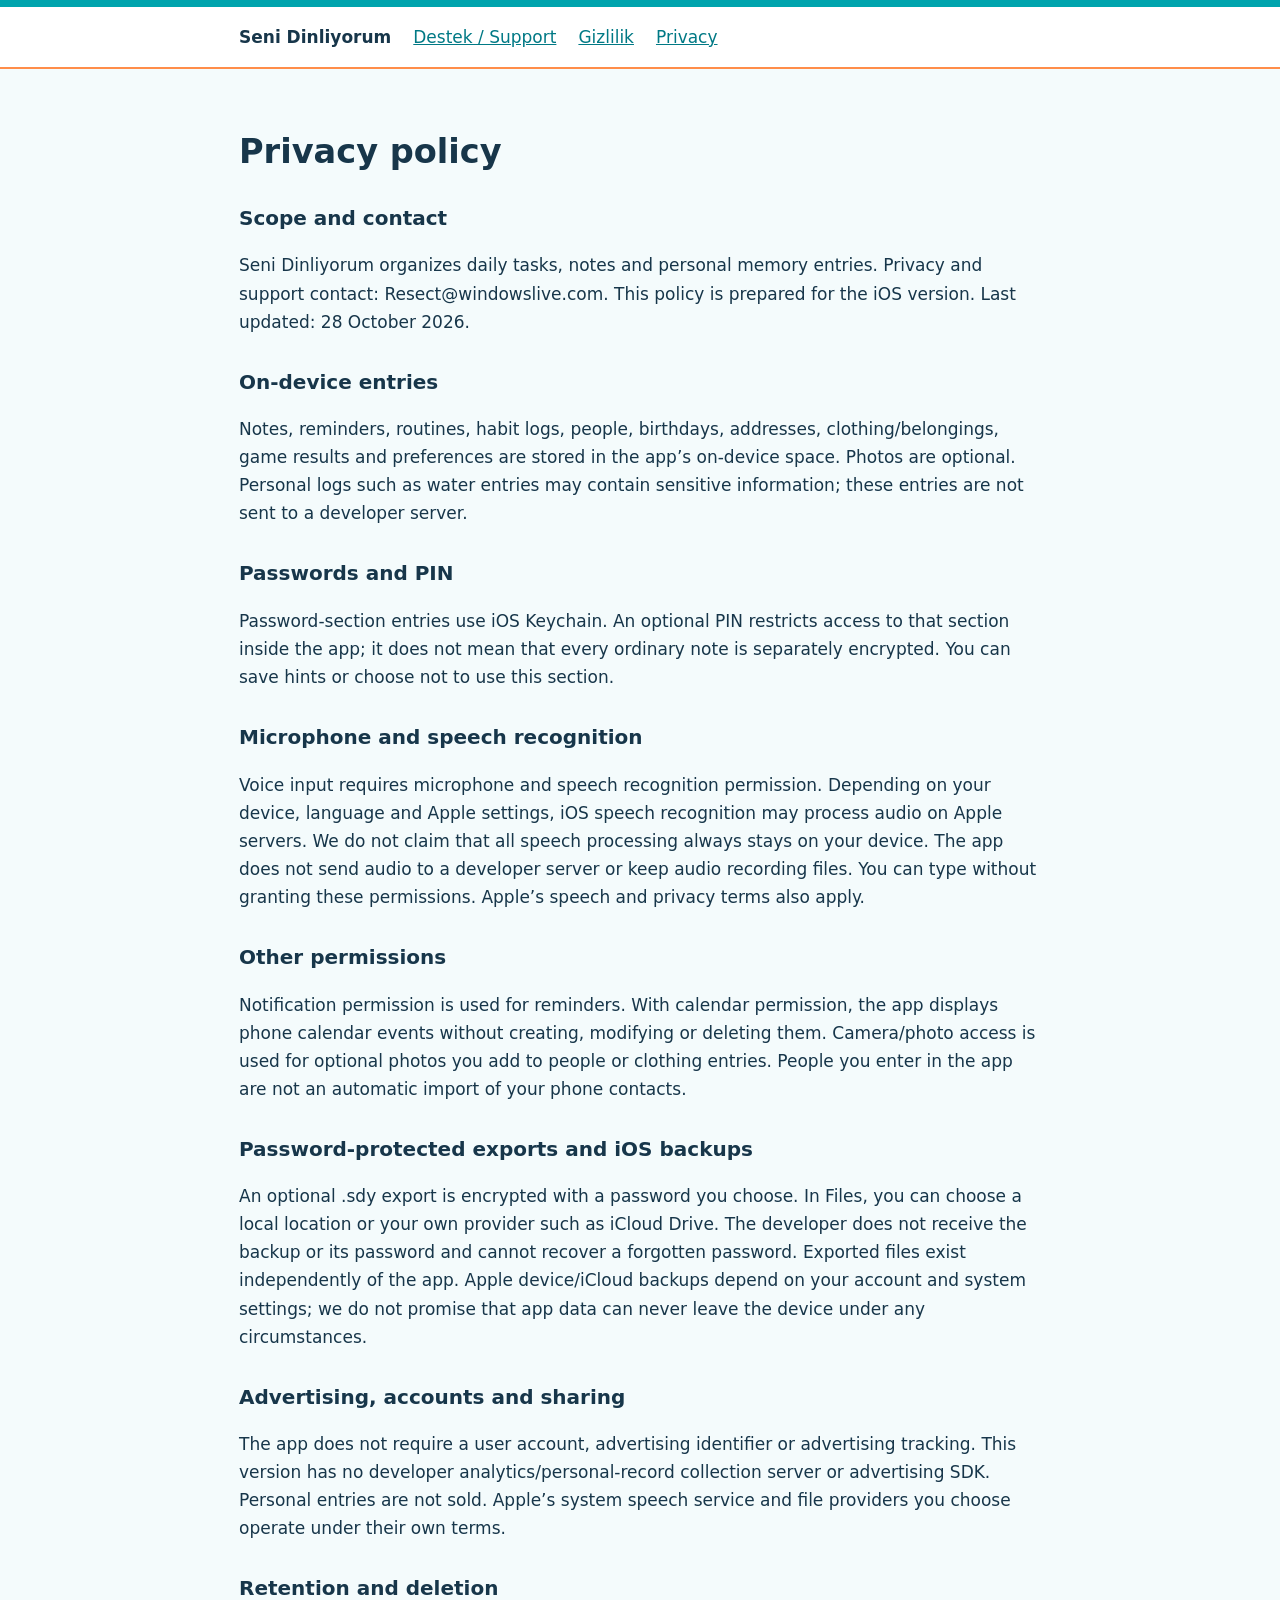
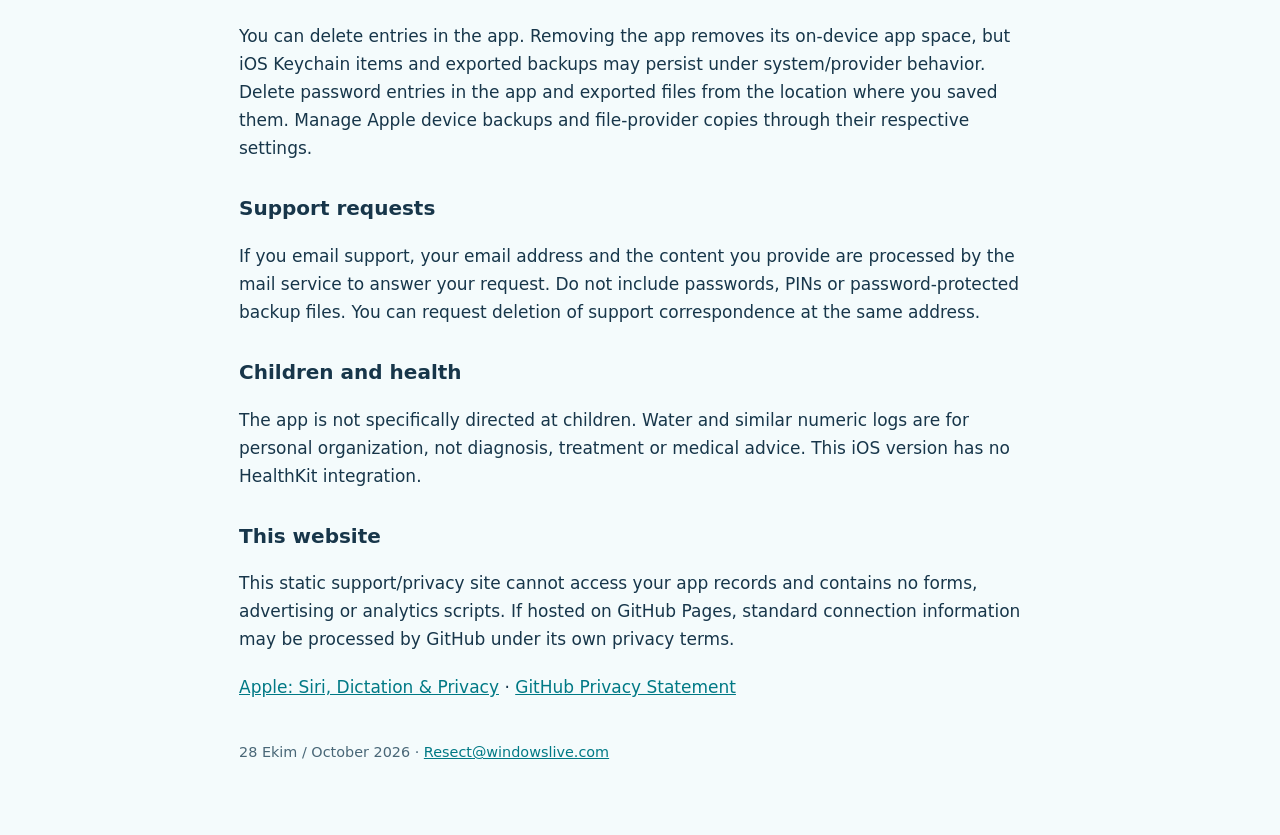
==== privacy-en.html @ 0890adbb "Publish support and bilingual privacy pages only" ====
<!doctype html><html lang="en"><head><meta charset="utf-8"><meta name="viewport" content="width=device-width,initial-scale=1"><meta name="description" content="Seni Dinliyorum destek ve gizlilik bilgileri / Support and privacy information"><title>Privacy policy · Seni Dinliyorum</title><link rel="stylesheet" href="site.css"></head><body><header><nav><strong>Seni Dinliyorum</strong><a href="index.html">Destek / Support</a><a href="privacy.html">Gizlilik</a><a href="privacy-en.html">Privacy</a></nav></header><main><h1>Privacy policy</h1><section><h2>Scope and contact</h2><p>Seni Dinliyorum organizes daily tasks, notes and personal memory entries. Privacy and support contact: Resect@windowslive.com. This policy is prepared for the iOS version. Last updated: 28 October 2026.</p></section><section><h2>On-device entries</h2><p>Notes, reminders, routines, habit logs, people, birthdays, addresses, clothing/belongings, game results and preferences are stored in the app’s on-device space. Photos are optional. Personal logs such as water entries may contain sensitive information; these entries are not sent to a developer server.</p></section><section><h2>Passwords and PIN</h2><p>Password-section entries use iOS Keychain. An optional PIN restricts access to that section inside the app; it does not mean that every ordinary note is separately encrypted. You can save hints or choose not to use this section.</p></section><section><h2>Microphone and speech recognition</h2><p>Voice input requires microphone and speech recognition permission. Depending on your device, language and Apple settings, iOS speech recognition may process audio on Apple servers. We do not claim that all speech processing always stays on your device. The app does not send audio to a developer server or keep audio recording files. You can type without granting these permissions. Apple’s speech and privacy terms also apply.</p></section><section><h2>Other permissions</h2><p>Notification permission is used for reminders. With calendar permission, the app displays phone calendar events without creating, modifying or deleting them. Camera/photo access is used for optional photos you add to people or clothing entries. People you enter in the app are not an automatic import of your phone contacts.</p></section><section><h2>Password-protected exports and iOS backups</h2><p>An optional .sdy export is encrypted with a password you choose. In Files, you can choose a local location or your own provider such as iCloud Drive. The developer does not receive the backup or its password and cannot recover a forgotten password. Exported files exist independently of the app. Apple device/iCloud backups depend on your account and system settings; we do not promise that app data can never leave the device under any circumstances.</p></section><section><h2>Advertising, accounts and sharing</h2><p>The app does not require a user account, advertising identifier or advertising tracking. This version has no developer analytics/personal-record collection server or advertising SDK. Personal entries are not sold. Apple’s system speech service and file providers you choose operate under their own terms.</p></section><section><h2>Retention and deletion</h2><p>You can delete entries in the app. Removing the app removes its on-device app space, but iOS Keychain items and exported backups may persist under system/provider behavior. Delete password entries in the app and exported files from the location where you saved them. Manage Apple device backups and file-provider copies through their respective settings.</p></section><section><h2>Support requests</h2><p>If you email support, your email address and the content you provide are processed by the mail service to answer your request. Do not include passwords, PINs or password-protected backup files. You can request deletion of support correspondence at the same address.</p></section><section><h2>Children and health</h2><p>The app is not specifically directed at children. Water and similar numeric logs are for personal organization, not diagnosis, treatment or medical advice. This iOS version has no HealthKit integration.</p></section><section><h2>This website</h2><p>This static support/privacy site cannot access your app records and contains no forms, advertising or analytics scripts. If hosted on GitHub Pages, standard connection information may be processed by GitHub under its own privacy terms.</p></section><p><a href="https://www.apple.com/legal/privacy/data/en/ask-siri-dictation/">Apple: Siri, Dictation &amp; Privacy</a> · <a href="https://docs.github.com/en/site-policy/privacy-policies/github-general-privacy-statement">GitHub Privacy Statement</a></p><footer>28 Ekim / October 2026 · <a href="mailto:Resect@windowslive.com">Resect@windowslive.com</a></footer></main></body></html>
---- site.css ----
*{box-sizing:border-box}body{margin:0;background:#f4fbfc;color:#17364a;font:17px/1.65 system-ui,sans-serif}main{max-width:850px;margin:0 auto;padding:40px 24px 70px}header{border-top:7px solid #00a4ad;background:white;border-bottom:2px solid #ff8d4a}nav{max-width:850px;margin:auto;padding:16px 24px;display:flex;gap:22px;flex-wrap:wrap}a{color:#007985}h1{font-size:2.1rem;line-height:1.2}h2{font-size:1.25rem;margin-top:30px}p{margin:10px 0 20px}.card{padding:22px;background:white;border:1px solid #cce7e9;border-radius:18px;margin:22px 0}footer{font-size:.9rem;color:#496777;margin-top:40px}button{font:inherit}
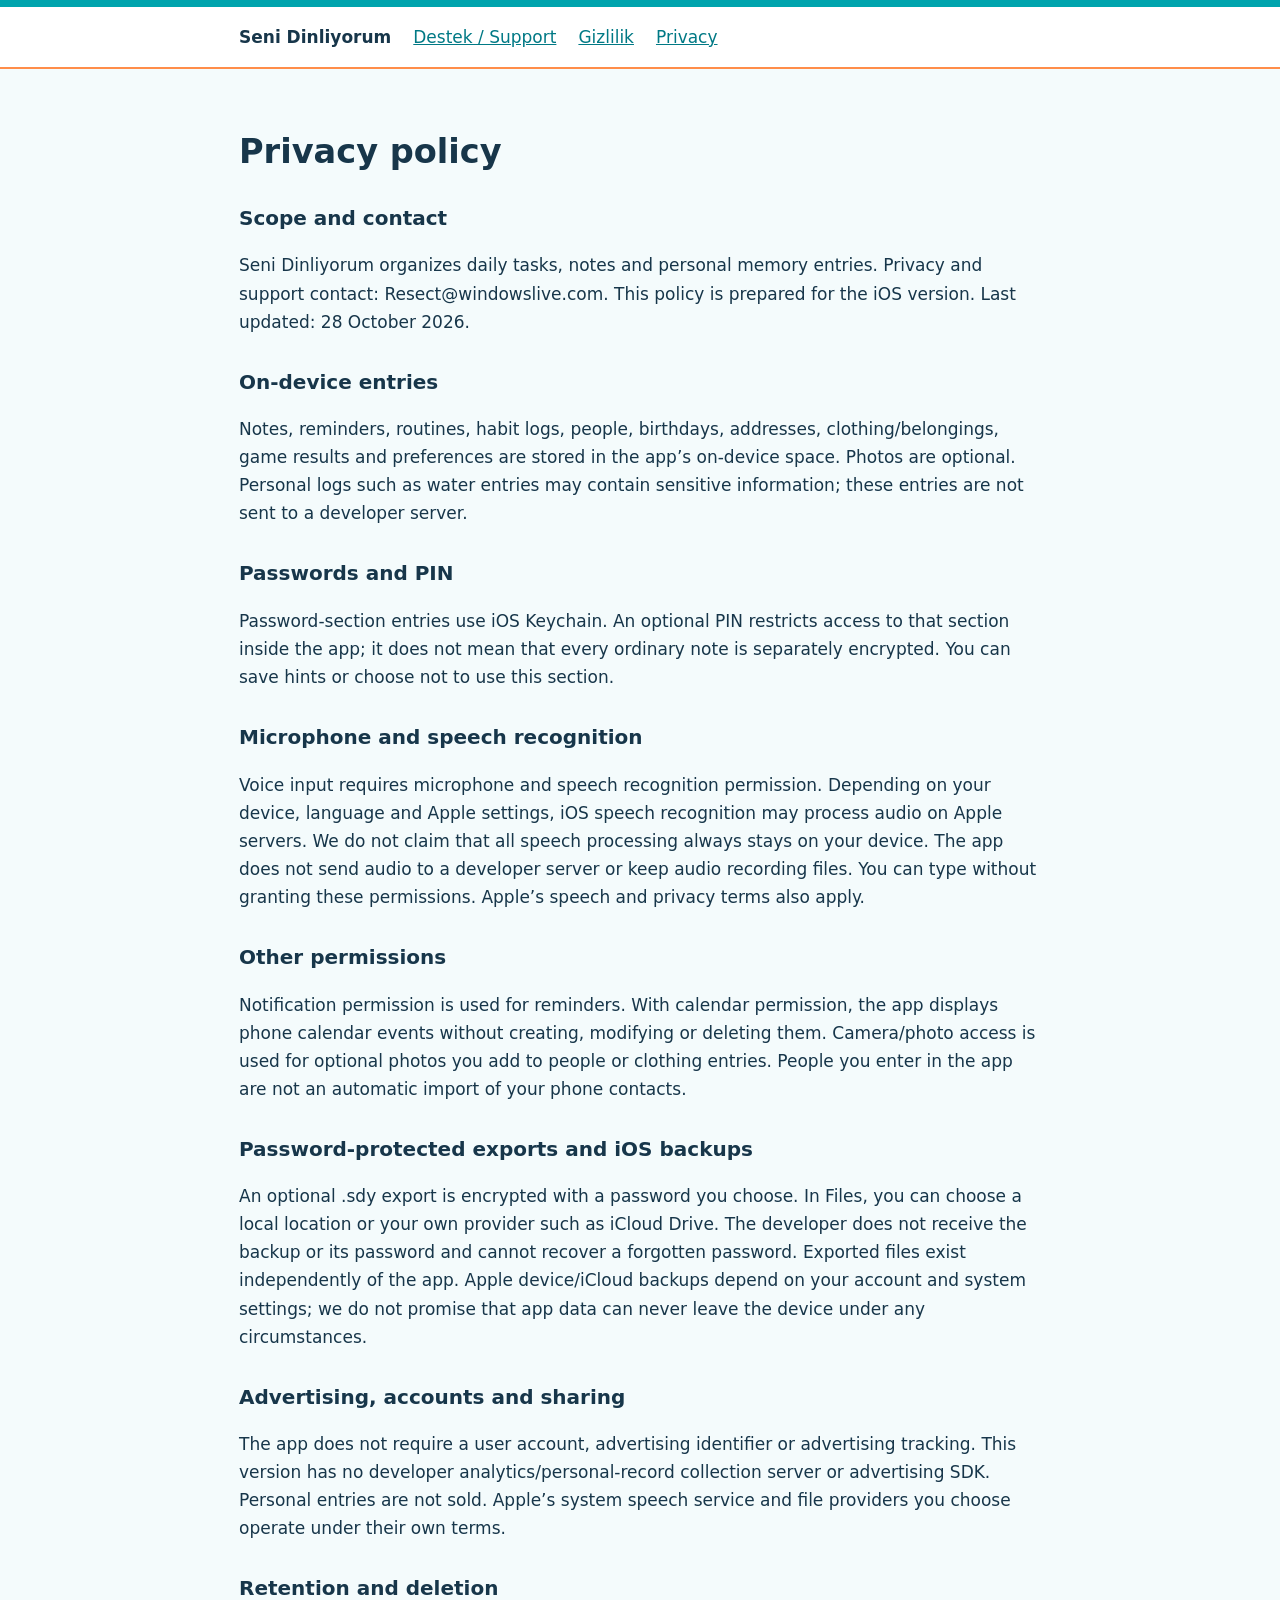
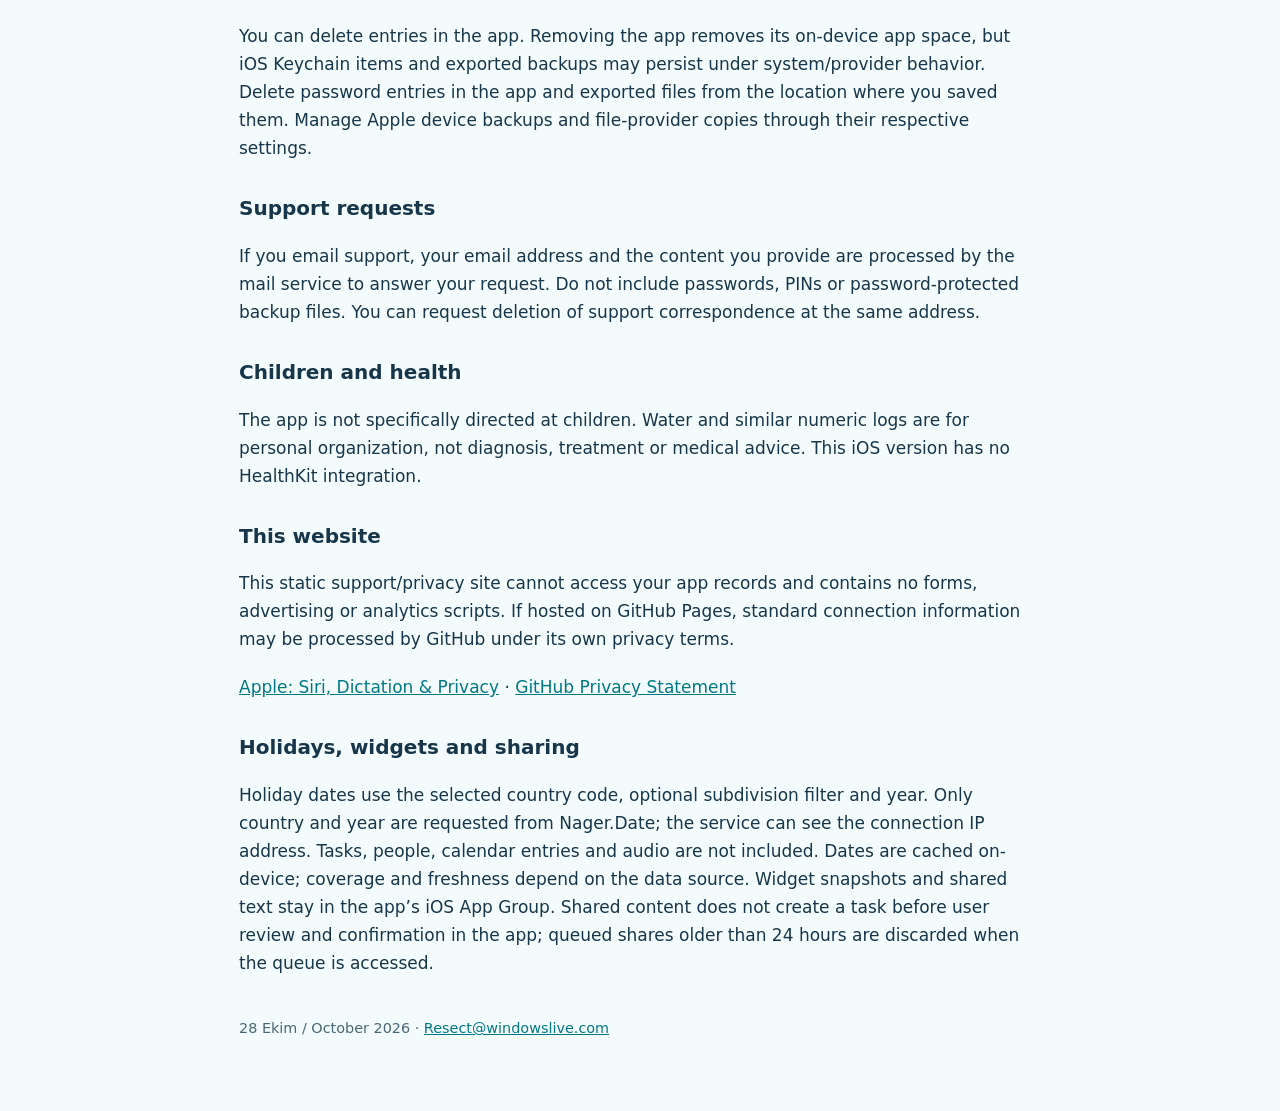
==== commit 49091887: "Explain regional holiday requests and on-device iOS extensions" ====
--- a/privacy-en.html
+++ b/privacy-en.html
@@ -1 +1 @@
-<!doctype html><html lang="en"><head><meta charset="utf-8"><meta name="viewport" content="width=device-width,initial-scale=1"><meta name="description" content="Seni Dinliyorum destek ve gizlilik bilgileri / Support and privacy information"><title>Privacy policy · Seni Dinliyorum</title><link rel="stylesheet" href="site.css"></head><body><header><nav><strong>Seni Dinliyorum</strong><a href="index.html">Destek / Support</a><a href="privacy.html">Gizlilik</a><a href="privacy-en.html">Privacy</a></nav></header><main><h1>Privacy policy</h1><section><h2>Scope and contact</h2><p>Seni Dinliyorum organizes daily tasks, notes and personal memory entries. Privacy and support contact: Resect@windowslive.com. This policy is prepared for the iOS version. Last updated: 28 October 2026.</p></section><section><h2>On-device entries</h2><p>Notes, reminders, routines, habit logs, people, birthdays, addresses, clothing/belongings, game results and preferences are stored in the app’s on-device space. Photos are optional. Personal logs such as water entries may contain sensitive information; these entries are not sent to a developer server.</p></section><section><h2>Passwords and PIN</h2><p>Password-section entries use iOS Keychain. An optional PIN restricts access to that section inside the app; it does not mean that every ordinary note is separately encrypted. You can save hints or choose not to use this section.</p></section><section><h2>Microphone and speech recognition</h2><p>Voice input requires microphone and speech recognition permission. Depending on your device, language and Apple settings, iOS speech recognition may process audio on Apple servers. We do not claim that all speech processing always stays on your device. The app does not send audio to a developer server or keep audio recording files. You can type without granting these permissions. Apple’s speech and privacy terms also apply.</p></section><section><h2>Other permissions</h2><p>Notification permission is used for reminders. With calendar permission, the app displays phone calendar events without creating, modifying or deleting them. Camera/photo access is used for optional photos you add to people or clothing entries. People you enter in the app are not an automatic import of your phone contacts.</p></section><section><h2>Password-protected exports and iOS backups</h2><p>An optional .sdy export is encrypted with a password you choose. In Files, you can choose a local location or your own provider such as iCloud Drive. The developer does not receive the backup or its password and cannot recover a forgotten password. Exported files exist independently of the app. Apple device/iCloud backups depend on your account and system settings; we do not promise that app data can never leave the device under any circumstances.</p></section><section><h2>Advertising, accounts and sharing</h2><p>The app does not require a user account, advertising identifier or advertising tracking. This version has no developer analytics/personal-record collection server or advertising SDK. Personal entries are not sold. Apple’s system speech service and file providers you choose operate under their own terms.</p></section><section><h2>Retention and deletion</h2><p>You can delete entries in the app. Removing the app removes its on-device app space, but iOS Keychain items and exported backups may persist under system/provider behavior. Delete password entries in the app and exported files from the location where you saved them. Manage Apple device backups and file-provider copies through their respective settings.</p></section><section><h2>Support requests</h2><p>If you email support, your email address and the content you provide are processed by the mail service to answer your request. Do not include passwords, PINs or password-protected backup files. You can request deletion of support correspondence at the same address.</p></section><section><h2>Children and health</h2><p>The app is not specifically directed at children. Water and similar numeric logs are for personal organization, not diagnosis, treatment or medical advice. This iOS version has no HealthKit integration.</p></section><section><h2>This website</h2><p>This static support/privacy site cannot access your app records and contains no forms, advertising or analytics scripts. If hosted on GitHub Pages, standard connection information may be processed by GitHub under its own privacy terms.</p></section><p><a href="https://www.apple.com/legal/privacy/data/en/ask-siri-dictation/">Apple: Siri, Dictation &amp; Privacy</a> · <a href="https://docs.github.com/en/site-policy/privacy-policies/github-general-privacy-statement">GitHub Privacy Statement</a></p><footer>28 Ekim / October 2026 · <a href="mailto:Resect@windowslive.com">Resect@windowslive.com</a></footer></main></body></html>+<!doctype html><html lang="en"><head><meta charset="utf-8"><meta name="viewport" content="width=device-width,initial-scale=1"><meta name="description" content="Seni Dinliyorum destek ve gizlilik bilgileri / Support and privacy information"><title>Privacy policy · Seni Dinliyorum</title><link rel="stylesheet" href="site.css"></head><body><header><nav><strong>Seni Dinliyorum</strong><a href="index.html">Destek / Support</a><a href="privacy.html">Gizlilik</a><a href="privacy-en.html">Privacy</a></nav></header><main><h1>Privacy policy</h1><section><h2>Scope and contact</h2><p>Seni Dinliyorum organizes daily tasks, notes and personal memory entries. Privacy and support contact: Resect@windowslive.com. This policy is prepared for the iOS version. Last updated: 28 October 2026.</p></section><section><h2>On-device entries</h2><p>Notes, reminders, routines, habit logs, people, birthdays, addresses, clothing/belongings, game results and preferences are stored in the app’s on-device space. Photos are optional. Personal logs such as water entries may contain sensitive information; these entries are not sent to a developer server.</p></section><section><h2>Passwords and PIN</h2><p>Password-section entries use iOS Keychain. An optional PIN restricts access to that section inside the app; it does not mean that every ordinary note is separately encrypted. You can save hints or choose not to use this section.</p></section><section><h2>Microphone and speech recognition</h2><p>Voice input requires microphone and speech recognition permission. Depending on your device, language and Apple settings, iOS speech recognition may process audio on Apple servers. We do not claim that all speech processing always stays on your device. The app does not send audio to a developer server or keep audio recording files. You can type without granting these permissions. Apple’s speech and privacy terms also apply.</p></section><section><h2>Other permissions</h2><p>Notification permission is used for reminders. With calendar permission, the app displays phone calendar events without creating, modifying or deleting them. Camera/photo access is used for optional photos you add to people or clothing entries. People you enter in the app are not an automatic import of your phone contacts.</p></section><section><h2>Password-protected exports and iOS backups</h2><p>An optional .sdy export is encrypted with a password you choose. In Files, you can choose a local location or your own provider such as iCloud Drive. The developer does not receive the backup or its password and cannot recover a forgotten password. Exported files exist independently of the app. Apple device/iCloud backups depend on your account and system settings; we do not promise that app data can never leave the device under any circumstances.</p></section><section><h2>Advertising, accounts and sharing</h2><p>The app does not require a user account, advertising identifier or advertising tracking. This version has no developer analytics/personal-record collection server or advertising SDK. Personal entries are not sold. Apple’s system speech service and file providers you choose operate under their own terms.</p></section><section><h2>Retention and deletion</h2><p>You can delete entries in the app. Removing the app removes its on-device app space, but iOS Keychain items and exported backups may persist under system/provider behavior. Delete password entries in the app and exported files from the location where you saved them. Manage Apple device backups and file-provider copies through their respective settings.</p></section><section><h2>Support requests</h2><p>If you email support, your email address and the content you provide are processed by the mail service to answer your request. Do not include passwords, PINs or password-protected backup files. You can request deletion of support correspondence at the same address.</p></section><section><h2>Children and health</h2><p>The app is not specifically directed at children. Water and similar numeric logs are for personal organization, not diagnosis, treatment or medical advice. This iOS version has no HealthKit integration.</p></section><section><h2>This website</h2><p>This static support/privacy site cannot access your app records and contains no forms, advertising or analytics scripts. If hosted on GitHub Pages, standard connection information may be processed by GitHub under its own privacy terms.</p></section><p><a href="https://www.apple.com/legal/privacy/data/en/ask-siri-dictation/">Apple: Siri, Dictation &amp; Privacy</a> · <a href="https://docs.github.com/en/site-policy/privacy-policies/github-general-privacy-statement">GitHub Privacy Statement</a></p><section><h2>Holidays, widgets and sharing</h2><p>Holiday dates use the selected country code, optional subdivision filter and year. Only country and year are requested from Nager.Date; the service can see the connection IP address. Tasks, people, calendar entries and audio are not included. Dates are cached on-device; coverage and freshness depend on the data source. Widget snapshots and shared text stay in the app’s iOS App Group. Shared content does not create a task before user review and confirmation in the app; queued shares older than 24 hours are discarded when the queue is accessed.</p></section><footer>28 Ekim / October 2026 · <a href="mailto:Resect@windowslive.com">Resect@windowslive.com</a></footer></main></body></html>
